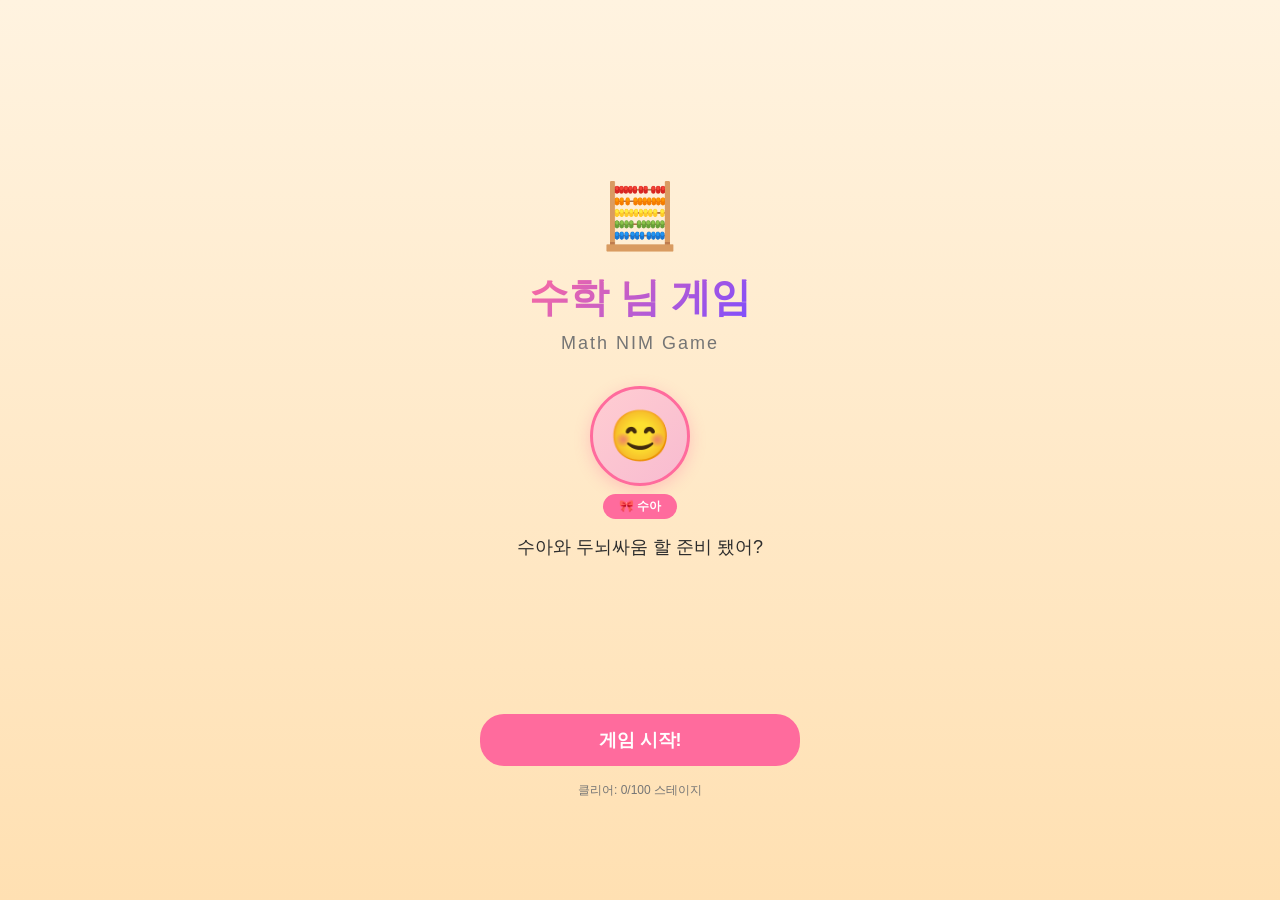
==== index.html @ 174e267c "Add web files to root for GitHub Pages compatibility https://claude.ai/code/session_01952HTVLT6icFTN" ====
<!DOCTYPE html>
<html lang="ko">
<head>
  <meta charset="UTF-8">
  <meta name="viewport" content="width=device-width, initial-scale=1.0, user-scalable=no">
  <title>수학 님 게임 - Math NIM Game</title>
  <link rel="stylesheet" href="style.css">
</head>
<body>
  <div id="app">
    <!-- 홈 화면 -->
    <div id="screen-home" class="screen active">
      <div class="home-container">
        <div class="spacer"></div>
        <div class="title-emoji">🧮</div>
        <h1 class="title-gradient">수학 님 게임</h1>
        <p class="subtitle">Math NIM Game</p>

        <div class="sua-home" id="sua-bounce">
          <div class="sua-face-home">😊</div>
          <span class="sua-tag">🎀 수아</span>
        </div>

        <p class="home-msg">수아와 두뇌싸움 할 준비 됐어?</p>

        <div class="spacer"></div>

        <button class="btn btn-primary btn-full" onclick="Game.startGame()">게임 시작!</button>
        <p class="clear-info" id="clear-info">클리어: 0/100 스테이지</p>
        <div class="spacer-sm"></div>
      </div>
    </div>

    <!-- 튜토리얼 화면 -->
    <div id="screen-tutorial" class="screen">
      <div class="tutorial-container">
        <div class="spacer"></div>
        <div class="tutorial-dots" id="tutorial-dots"></div>
        <div class="spacer-sm"></div>
        <div class="tutorial-emoji" id="tutorial-emoji">👋</div>
        <h2 class="tutorial-title" id="tutorial-title"></h2>
        <div class="tutorial-desc-box">
          <p class="tutorial-desc" id="tutorial-desc"></p>
        </div>
        <div class="spacer"></div>
        <button class="btn btn-primary btn-full" id="tutorial-next-btn" onclick="Game.tutorialNext()">다음</button>
        <button class="btn-text" id="tutorial-skip-btn" onclick="Game.tutorialSkip()">건너뛰기</button>
        <div class="spacer-sm"></div>
      </div>
    </div>

    <!-- 월드 선택 화면 -->
    <div id="screen-world" class="screen">
      <div class="screen-header">
        <button class="btn-back" onclick="Game.goHome()">← 뒤로</button>
        <h2>월드 선택</h2>
        <div></div>
      </div>
      <div class="world-list" id="world-list"></div>
    </div>

    <!-- 스테이지 선택 화면 -->
    <div id="screen-stage" class="screen">
      <div class="screen-header">
        <button class="btn-back" onclick="Game.goWorld()">← 뒤로</button>
        <h2 id="stage-world-title"></h2>
        <div></div>
      </div>
      <div class="stage-grid" id="stage-grid"></div>
    </div>

    <!-- 게임 화면 -->
    <div id="screen-game" class="screen">
      <div class="screen-header">
        <button class="btn-back" onclick="Game.goStageSelect()">← 뒤로</button>
        <h2 id="game-stage-title"></h2>
        <button class="btn-hint" id="btn-hint" onclick="Game.useHint()">💡 힌트</button>
      </div>
      <!-- 선공/후공 선택 -->
      <div id="turn-choice" class="turn-choice">
        <div class="sua-widget" id="sua-choice">
          <div class="speech-bubble" id="choice-dialogue"></div>
          <div class="bubble-tail"></div>
          <div class="sua-face" id="choice-face">😊</div>
          <span class="sua-tag">🎀 수아</span>
        </div>
        <div class="game-info-card" id="game-info-card"></div>
        <h3>누가 먼저 시작할까요?</h3>
        <div class="turn-buttons">
          <button class="btn btn-primary" onclick="Game.chooseTurn(true)">내가 먼저!</button>
          <button class="btn btn-secondary" onclick="Game.chooseTurn(false)">수아 먼저!</button>
        </div>
      </div>
      <!-- 게임 보드 -->
      <div id="game-board" class="game-board hidden">
        <div class="sua-widget sua-small" id="sua-game">
          <div class="speech-bubble speech-sm" id="game-dialogue"></div>
          <div class="bubble-tail"></div>
          <div class="sua-face sua-face-sm" id="game-face">😊</div>
          <span class="sua-tag">🎀 수아</span>
        </div>
        <div class="turn-indicator" id="turn-indicator"></div>
        <div class="board-area" id="board-area"></div>
        <div class="action-area" id="action-area"></div>
      </div>
    </div>
  </div>

  <!-- 힌트 모달 -->
  <div id="modal-hint" class="modal hidden">
    <div class="modal-content">
      <h3>💡 수아의 비밀 힌트</h3>
      <p id="hint-text"></p>
      <button class="btn btn-primary" onclick="Game.closeHint()">고마워!</button>
    </div>
  </div>

  <script src="game.js"></script>
</body>
</html>
---- style.css ----
/* ─── Reset & Base ─── */
* { margin: 0; padding: 0; box-sizing: border-box; }
html, body { height: 100%; overflow: hidden; }
body {
  font-family: -apple-system, BlinkMacSystemFont, 'Segoe UI', 'Noto Sans KR', sans-serif;
  background: #FFF3E0;
  color: #2D2D2D;
  -webkit-tap-highlight-color: transparent;
  user-select: none;
}

#app { height: 100%; position: relative; }

/* ─── Screens ─── */
.screen {
  position: absolute; inset: 0;
  display: flex; flex-direction: column;
  opacity: 0; pointer-events: none;
  transition: opacity 0.3s ease;
  overflow-y: auto;
}
.screen.active { opacity: 1; pointer-events: auto; }

/* ─── Colors ─── */
:root {
  --primary: #FF6B9D;
  --primary-dark: #E91E63;
  --secondary: #7C4DFF;
  --bg: #FFF8E1;
  --surface: #fff;
  --text: #2D2D2D;
  --text2: #757575;
  --success: #4CAF50;
  --error: #F44336;
  --warning: #FF9800;
  --w0: #66BB6A; --w1: #42A5F5; --w2: #8D6E63; --w3: #AB47BC; --w4: #EF5350;
}

/* ─── Buttons ─── */
.btn {
  border: none; cursor: pointer; font-weight: bold;
  border-radius: 24px; font-size: 18px;
  padding: 14px 32px; transition: all 0.2s;
}
.btn:active { transform: scale(0.96); }
.btn-primary { background: var(--primary); color: #fff; }
.btn-primary:hover { background: var(--primary-dark); }
.btn-secondary { background: var(--secondary); color: #fff; }
.btn-full { width: 100%; max-width: 320px; }
.btn-text { background: none; border: none; color: var(--text2); cursor: pointer; padding: 12px; font-size: 14px; }
.btn-back { background: none; border: none; font-size: 16px; cursor: pointer; color: var(--text); padding: 8px; }
.btn-hint {
  background: none; border: 1px solid var(--warning); color: var(--warning);
  border-radius: 20px; padding: 6px 14px; font-size: 14px; cursor: pointer;
}
.btn-hint:disabled { opacity: 0.4; cursor: default; }
.btn:disabled { opacity: 0.5; cursor: default; }

.hidden { display: none !important; }

/* ─── Home Screen ─── */
.home-container {
  display: flex; flex-direction: column; align-items: center;
  justify-content: center; min-height: 100%; padding: 24px;
  background: linear-gradient(to bottom, #FFF3E0, #FFE0B2);
}
.spacer { flex: 1; }
.spacer-sm { flex: 0.5; min-height: 16px; }
.title-emoji { font-size: 64px; margin-bottom: 16px; }
.title-gradient {
  font-size: 40px; font-weight: bold;
  background: linear-gradient(135deg, var(--primary), var(--secondary));
  -webkit-background-clip: text; -webkit-text-fill-color: transparent;
  background-clip: text;
}
.subtitle { font-size: 18px; color: var(--text2); letter-spacing: 2px; margin-top: 8px; }
.home-msg { font-size: 18px; margin-top: 16px; }
.clear-info { font-size: 12px; color: var(--text2); margin-top: 16px; }

/* ─── Sua Home ─── */
.sua-home { display: flex; flex-direction: column; align-items: center; margin-top: 32px; }
.sua-face-home {
  width: 100px; height: 100px; border-radius: 50%;
  background: linear-gradient(135deg, #FFCDD2, #F8BBD0);
  border: 3px solid var(--primary);
  display: flex; align-items: center; justify-content: center;
  font-size: 50px;
  box-shadow: 0 4px 16px rgba(255, 107, 157, 0.3);
  animation: bounce 2s ease-in-out infinite;
}
@keyframes bounce {
  0%, 100% { transform: translateY(0); }
  50% { transform: translateY(-12px); }
}
.sua-tag {
  background: var(--primary); color: #fff; font-size: 12px; font-weight: bold;
  padding: 4px 16px; border-radius: 100px; margin-top: 8px;
}

/* ─── Tutorial ─── */
.tutorial-container {
  display: flex; flex-direction: column; align-items: center;
  min-height: 100%; padding: 24px;
  background: linear-gradient(to bottom, #FCE4EC, #FFF3E0);
}
.tutorial-dots { display: flex; gap: 6px; }
.tutorial-dot {
  width: 8px; height: 8px; border-radius: 4px;
  background: rgba(255, 107, 157, 0.2); transition: all 0.3s;
}
.tutorial-dot.active { width: 24px; background: var(--primary); }
.tutorial-dot.done { background: var(--primary); }
.tutorial-emoji { font-size: 80px; margin: 24px 0; }
.tutorial-title { font-size: 28px; font-weight: bold; margin-bottom: 16px; }
.tutorial-desc-box {
  background: rgba(255,255,255,0.8); border-radius: 16px;
  padding: 24px; max-width: 320px; width: 100%;
}
.tutorial-desc { font-size: 18px; line-height: 1.6; text-align: center; white-space: pre-line; }

/* ─── Screen Header ─── */
.screen-header {
  display: flex; align-items: center; justify-content: space-between;
  padding: 12px 16px; flex-shrink: 0;
}
.screen-header h2 { font-size: 18px; font-weight: bold; }

/* ─── World Select ─── */
.world-list { padding: 16px; flex: 1; overflow-y: auto; }
.world-card {
  display: flex; align-items: center; padding: 20px;
  background: #fff; border-radius: 16px; margin-bottom: 16px;
  border: 2px solid #e0e0e0; cursor: pointer;
  transition: all 0.2s;
}
.world-card:active { transform: scale(0.98); }
.world-card.locked { background: #eee; cursor: default; opacity: 0.7; }
.world-card.locked:active { transform: none; }
.world-icon {
  width: 64px; height: 64px; border-radius: 50%;
  display: flex; align-items: center; justify-content: center;
  font-size: 32px; flex-shrink: 0;
}
.world-info { flex: 1; margin-left: 16px; }
.world-info h3 { font-size: 18px; margin-bottom: 4px; }
.world-info .stages-label { font-size: 12px; color: var(--text2); }
.progress-bar {
  width: 100%; height: 8px; background: #e0e0e0;
  border-radius: 4px; margin-top: 8px; overflow: hidden;
}
.progress-fill { height: 100%; border-radius: 4px; transition: width 0.3s; }
.world-clear-label { font-size: 12px; font-weight: bold; margin-top: 4px; }
.world-arrow { font-size: 20px; color: #bbb; margin-left: 8px; }

/* ─── Stage Select ─── */
.stage-grid {
  display: grid; grid-template-columns: repeat(4, 1fr);
  gap: 10px; padding: 16px; flex: 1; overflow-y: auto;
  align-content: start;
}
.stage-cell {
  aspect-ratio: 1; display: flex; flex-direction: column;
  align-items: center; justify-content: center;
  background: #fff; border-radius: 12px; border: 2px solid #e0e0e0;
  cursor: pointer; transition: all 0.2s; font-size: 14px;
}
.stage-cell:active { transform: scale(0.95); }
.stage-cell.cleared { border-color: var(--success); background: rgba(76, 175, 80, 0.1); }
.stage-cell.playable { border-width: 2px; }
.stage-cell.locked { background: #eee; cursor: default; opacity: 0.6; }
.stage-cell.locked:active { transform: none; }
.stage-cell .emoji { font-size: 20px; }
.stage-cell .num { font-weight: bold; margin-top: 4px; }

/* ─── Game Screen ─── */
.turn-choice {
  display: flex; flex-direction: column; align-items: center;
  padding: 24px; flex: 1; overflow-y: auto;
}
.game-info-card {
  background: #fff; border-radius: 16px; padding: 20px;
  box-shadow: 0 4px 12px rgba(0,0,0,0.08); margin: 16px 0;
  text-align: center; width: 100%; max-width: 340px;
}
.game-info-card h3 { font-size: 20px; margin-bottom: 8px; }
.game-info-card p { font-size: 14px; color: var(--text); line-height: 1.5; white-space: pre-line; }
.game-info-card .info-detail { font-size: 16px; font-weight: bold; color: var(--secondary); margin-top: 12px; }
.turn-buttons { display: flex; gap: 16px; margin-top: 24px; width: 100%; max-width: 340px; }
.turn-buttons .btn { flex: 1; }

/* ─── Sua Widget ─── */
.sua-widget { display: flex; flex-direction: column; align-items: center; }
.speech-bubble {
  background: #fff; border-radius: 16px; padding: 10px 16px;
  border: 1px solid rgba(255,107,157,0.3);
  box-shadow: 0 2px 8px rgba(255,107,157,0.1);
  font-size: 14px; text-align: center; max-width: 240px;
  min-height: 36px; display: flex; align-items: center; justify-content: center;
}
.speech-sm { font-size: 12px; max-width: 200px; padding: 6px 12px; }
.bubble-tail {
  width: 0; height: 0;
  border-left: 8px solid transparent; border-right: 8px solid transparent;
  border-top: 8px solid #fff; margin-bottom: 4px;
}
.sua-face {
  width: 100px; height: 100px; border-radius: 50%;
  background: linear-gradient(135deg, rgba(255,107,157,0.2), rgba(124,77,255,0.2));
  border: 3px solid var(--primary);
  display: flex; align-items: center; justify-content: center;
  font-size: 50px;
}
.sua-face-sm { width: 70px; height: 70px; font-size: 35px; }
.sua-small .sua-tag { font-size: 10px; padding: 2px 10px; }

/* ─── Turn Indicator ─── */
.turn-indicator {
  text-align: center; padding: 6px 20px;
  border-radius: 100px; font-weight: bold; font-size: 14px;
  color: #fff; margin: 8px auto; display: inline-block;
}
.turn-indicator.player { background: var(--success); }
.turn-indicator.ai { background: var(--secondary); }
.turn-indicator.win { background: var(--success); }
.turn-indicator.lose { background: var(--error); }

/* ─── Board Area ─── */
.board-area { flex: 1; padding: 8px 16px; overflow-y: auto; }
.stone-row {
  background: rgba(255,255,255,0.9); border-radius: 12px;
  border: 2px solid #e0e0e0; padding: 16px; margin-bottom: 12px;
  transition: border-color 0.2s;
}
.stone-row.interactive { border-color: var(--primary); }
.stone-row-label { font-size: 12px; color: var(--text2); font-weight: bold; text-align: center; margin-bottom: 8px; }
.stones-wrap {
  display: flex; flex-wrap: wrap; gap: 6px;
  justify-content: center;
}
.stone {
  width: 36px; height: 36px; display: flex; align-items: center; justify-content: center;
  font-size: 24px; border-radius: 50%; border: 2px solid transparent;
  cursor: pointer; transition: all 0.2s;
}
.stone.selected { border-color: var(--error); background: rgba(244,67,54,0.15); font-size: 28px; }
.stone-count { text-align: center; font-weight: bold; margin-top: 8px; font-size: 14px; }
.stone-selected-info { text-align: center; font-size: 12px; color: var(--text2); margin-top: 4px; }
.stone-selected-info span { color: var(--primary); font-weight: bold; }

/* Pepero */
.pepero-wrap { display: flex; flex-wrap: wrap; gap: 8px; justify-content: center; padding: 8px; }
.pepero-pile {
  background: #fff; border: 1px solid #e0e0e0; border-radius: 12px;
  padding: 10px; cursor: pointer; transition: all 0.2s;
  display: flex; flex-direction: column; align-items: center;
}
.pepero-pile.selected { border-color: var(--primary); border-width: 2px; background: rgba(255,107,157,0.05); }
.pepero-pile.disabled { opacity: 0.5; cursor: default; }
.pepero-items { display: flex; flex-wrap: wrap; gap: 2px; justify-content: center; }
.pepero-label { font-size: 14px; font-weight: bold; margin-top: 4px; }

.split-slider-card {
  background: #fff; border-radius: 12px; padding: 16px;
  box-shadow: 0 4px 12px rgba(0,0,0,0.08); margin-top: 16px;
  text-align: center;
}
.split-slider-card h4 { font-size: 16px; margin-bottom: 12px; }
.split-slider { width: 100%; accent-color: var(--primary); }
.split-result { font-size: 20px; font-weight: bold; color: var(--primary); margin-top: 8px; }

/* ─── Action Area ─── */
.action-area { padding: 12px 24px 20px; flex-shrink: 0; }
.action-area .btn { width: 100%; }
.game-over-msg {
  text-align: center; padding: 12px; border-radius: 12px; margin-bottom: 12px;
  font-size: 18px; font-weight: bold;
}
.game-over-msg.win { background: rgba(76,175,80,0.1); border: 1px solid var(--success); color: var(--success); }
.game-over-msg.lose { background: rgba(244,67,54,0.1); border: 1px solid var(--error); color: var(--error); }
.game-over-buttons { display: flex; gap: 12px; }
.game-over-buttons .btn { flex: 1; }

/* ─── Modal ─── */
.modal {
  position: fixed; inset: 0; background: rgba(0,0,0,0.5);
  display: flex; align-items: center; justify-content: center;
  z-index: 100; padding: 24px;
}
.modal-content {
  background: #fff; border-radius: 20px; padding: 32px;
  text-align: center; max-width: 320px; width: 100%;
}
.modal-content h3 { font-size: 20px; margin-bottom: 16px; }
.modal-content p { font-size: 18px; margin-bottom: 24px; line-height: 1.5; }

/* ─── Game Board Layout ─── */
.game-board {
  display: flex; flex-direction: column; flex: 1; overflow: hidden;
  align-items: center;
}
.game-board .board-area { width: 100%; }
.game-board .action-area { width: 100%; }

/* ─── Responsive ─── */
@media (max-width: 400px) {
  .title-gradient { font-size: 32px; }
  .stone { width: 30px; height: 30px; font-size: 20px; }
  .stone.selected { font-size: 24px; }
}
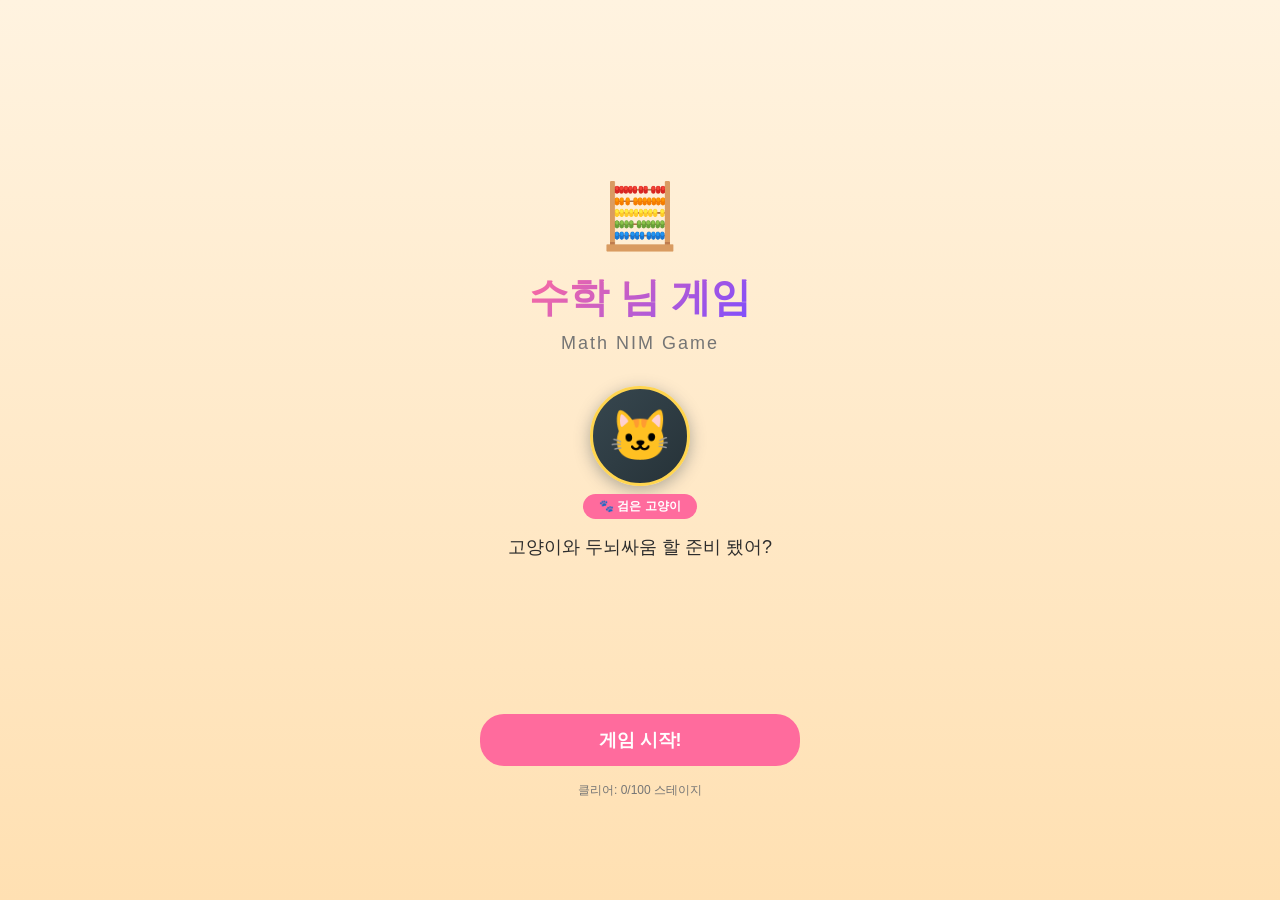
==== commit f409932a: "Change character from Sua to Black Cat + algorithm terminology - Replace Sua (AI girl) with Black Ca" ====
--- a/index.html
+++ b/index.html
@@ -17,11 +17,11 @@
         <p class="subtitle">Math NIM Game</p>
 
         <div class="sua-home" id="sua-bounce">
-          <div class="sua-face-home">😊</div>
-          <span class="sua-tag">🎀 수아</span>
+          <div class="sua-face-home">🐱</div>
+          <span class="sua-tag">🐾 검은 고양이</span>
         </div>
 
-        <p class="home-msg">수아와 두뇌싸움 할 준비 됐어?</p>
+        <p class="home-msg">고양이와 두뇌싸움 할 준비 됐어?</p>
 
         <div class="spacer"></div>
 
@@ -81,14 +81,14 @@
         <div class="sua-widget" id="sua-choice">
           <div class="speech-bubble" id="choice-dialogue"></div>
           <div class="bubble-tail"></div>
-          <div class="sua-face" id="choice-face">😊</div>
-          <span class="sua-tag">🎀 수아</span>
+          <div class="sua-face" id="choice-face">🐱</div>
+          <span class="sua-tag">🐾 검은 고양이</span>
         </div>
         <div class="game-info-card" id="game-info-card"></div>
         <h3>누가 먼저 시작할까요?</h3>
         <div class="turn-buttons">
           <button class="btn btn-primary" onclick="Game.chooseTurn(true)">내가 먼저!</button>
-          <button class="btn btn-secondary" onclick="Game.chooseTurn(false)">수아 먼저!</button>
+          <button class="btn btn-secondary" onclick="Game.chooseTurn(false)">고양이 먼저!</button>
         </div>
       </div>
       <!-- 게임 보드 -->
@@ -96,8 +96,8 @@
         <div class="sua-widget sua-small" id="sua-game">
           <div class="speech-bubble speech-sm" id="game-dialogue"></div>
           <div class="bubble-tail"></div>
-          <div class="sua-face sua-face-sm" id="game-face">😊</div>
-          <span class="sua-tag">🎀 수아</span>
+          <div class="sua-face sua-face-sm" id="game-face">🐱</div>
+          <span class="sua-tag">🐾 검은 고양이</span>
         </div>
         <div class="turn-indicator" id="turn-indicator"></div>
         <div class="board-area" id="board-area"></div>
@@ -109,7 +109,7 @@
   <!-- 힌트 모달 -->
   <div id="modal-hint" class="modal hidden">
     <div class="modal-content">
-      <h3>💡 수아의 비밀 힌트</h3>
+      <h3>💡 비밀 힌트</h3>
       <p id="hint-text"></p>
       <button class="btn btn-primary" onclick="Game.closeHint()">고마워!</button>
     </div>
--- a/style.css
+++ b/style.css
@@ -77,15 +77,15 @@
 .home-msg { font-size: 18px; margin-top: 16px; }
 .clear-info { font-size: 12px; color: var(--text2); margin-top: 16px; }
 
-/* ─── Sua Home ─── */
+/* ─── Cat Home ─── */
 .sua-home { display: flex; flex-direction: column; align-items: center; margin-top: 32px; }
 .sua-face-home {
   width: 100px; height: 100px; border-radius: 50%;
-  background: linear-gradient(135deg, #FFCDD2, #F8BBD0);
-  border: 3px solid var(--primary);
+  background: linear-gradient(135deg, #37474F, #263238);
+  border: 3px solid #FFD54F;
   display: flex; align-items: center; justify-content: center;
   font-size: 50px;
-  box-shadow: 0 4px 16px rgba(255, 107, 157, 0.3);
+  box-shadow: 0 4px 16px rgba(55, 71, 79, 0.4);
   animation: bounce 2s ease-in-out infinite;
 }
 @keyframes bounce {
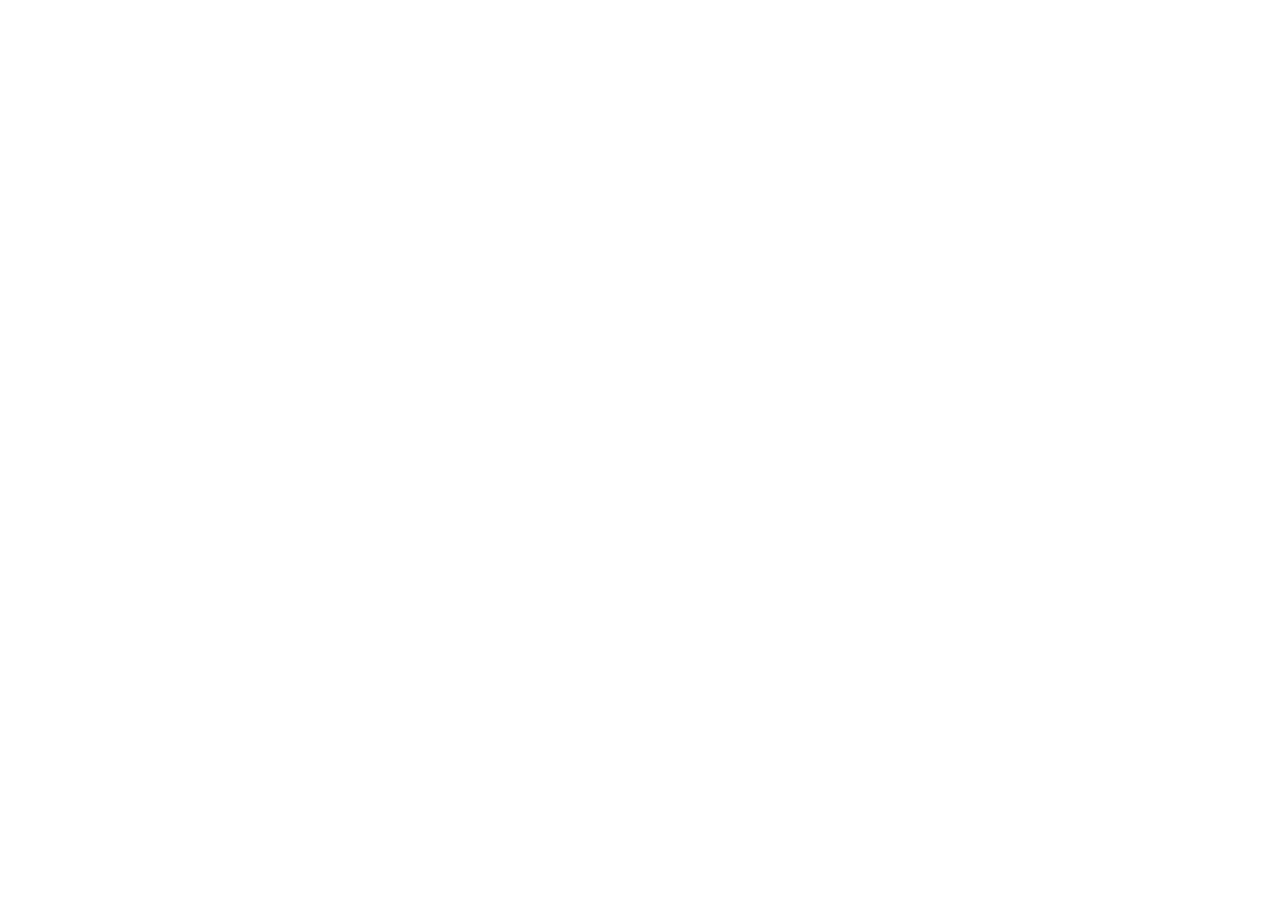
==== commit 2ccb46a0: "Deploy NIM GAME web build to GitHub Pages" ====
--- a/index.html
+++ b/index.html
@@ -1,120 +1,38 @@
 <!DOCTYPE html>
-<html lang="ko">
+<html>
 <head>
+  <!--
+    If you are serving your web app in a path other than the root, change the
+    href value below to reflect the base path you are serving from.
+
+    The path provided below has to start and end with a slash "/" in order for
+    it to work correctly.
+
+    For more details:
+    * https://developer.mozilla.org/en-US/docs/Web/HTML/Element/base
+
+    This is a placeholder for base href that will be replaced by the value of
+    the `--base-href` argument provided to `flutter build`.
+  -->
+  <base href="/">
+
   <meta charset="UTF-8">
-  <meta name="viewport" content="width=device-width, initial-scale=1.0, user-scalable=no">
-  <title>수학 님 게임 - Math NIM Game</title>
-  <link rel="stylesheet" href="style.css">
+  <meta content="IE=Edge" http-equiv="X-UA-Compatible">
+  <meta name="description" content="A new Flutter project.">
+
+  <!-- iOS meta tags & icons -->
+  <meta name="mobile-web-app-capable" content="yes">
+  <meta name="apple-mobile-web-app-status-bar-style" content="black">
+  <meta name="apple-mobile-web-app-title" content="math_nim_game">
+  <link rel="apple-touch-icon" href="icons/Icon-192.png">
+
+  <!-- Favicon -->
+  <link rel="icon" type="image/png" href="favicon.png"/>
+
+  <title>math_nim_game</title>
+  <link rel="manifest" href="manifest.json">
 </head>
 <body>
-  <div id="app">
-    <!-- 홈 화면 -->
-    <div id="screen-home" class="screen active">
-      <div class="home-container">
-        <div class="spacer"></div>
-        <div class="title-emoji">🧮</div>
-        <h1 class="title-gradient">수학 님 게임</h1>
-        <p class="subtitle">Math NIM Game</p>
-
-        <div class="sua-home" id="sua-bounce">
-          <div class="sua-face-home">🐱</div>
-          <span class="sua-tag">🐾 검은 고양이</span>
-        </div>
-
-        <p class="home-msg">고양이와 두뇌싸움 할 준비 됐어?</p>
-
-        <div class="spacer"></div>
-
-        <button class="btn btn-primary btn-full" onclick="Game.startGame()">게임 시작!</button>
-        <p class="clear-info" id="clear-info">클리어: 0/100 스테이지</p>
-        <div class="spacer-sm"></div>
-      </div>
-    </div>
-
-    <!-- 튜토리얼 화면 -->
-    <div id="screen-tutorial" class="screen">
-      <div class="tutorial-container">
-        <div class="spacer"></div>
-        <div class="tutorial-dots" id="tutorial-dots"></div>
-        <div class="spacer-sm"></div>
-        <div class="tutorial-emoji" id="tutorial-emoji">👋</div>
-        <h2 class="tutorial-title" id="tutorial-title"></h2>
-        <div class="tutorial-desc-box">
-          <p class="tutorial-desc" id="tutorial-desc"></p>
-        </div>
-        <div class="spacer"></div>
-        <button class="btn btn-primary btn-full" id="tutorial-next-btn" onclick="Game.tutorialNext()">다음</button>
-        <button class="btn-text" id="tutorial-skip-btn" onclick="Game.tutorialSkip()">건너뛰기</button>
-        <div class="spacer-sm"></div>
-      </div>
-    </div>
-
-    <!-- 월드 선택 화면 -->
-    <div id="screen-world" class="screen">
-      <div class="screen-header">
-        <button class="btn-back" onclick="Game.goHome()">← 뒤로</button>
-        <h2>월드 선택</h2>
-        <div></div>
-      </div>
-      <div class="world-list" id="world-list"></div>
-    </div>
-
-    <!-- 스테이지 선택 화면 -->
-    <div id="screen-stage" class="screen">
-      <div class="screen-header">
-        <button class="btn-back" onclick="Game.goWorld()">← 뒤로</button>
-        <h2 id="stage-world-title"></h2>
-        <div></div>
-      </div>
-      <div class="stage-grid" id="stage-grid"></div>
-    </div>
-
-    <!-- 게임 화면 -->
-    <div id="screen-game" class="screen">
-      <div class="screen-header">
-        <button class="btn-back" onclick="Game.goStageSelect()">← 뒤로</button>
-        <h2 id="game-stage-title"></h2>
-        <button class="btn-hint" id="btn-hint" onclick="Game.useHint()">💡 힌트</button>
-      </div>
-      <!-- 선공/후공 선택 -->
-      <div id="turn-choice" class="turn-choice">
-        <div class="sua-widget" id="sua-choice">
-          <div class="speech-bubble" id="choice-dialogue"></div>
-          <div class="bubble-tail"></div>
-          <div class="sua-face" id="choice-face">🐱</div>
-          <span class="sua-tag">🐾 검은 고양이</span>
-        </div>
-        <div class="game-info-card" id="game-info-card"></div>
-        <h3>누가 먼저 시작할까요?</h3>
-        <div class="turn-buttons">
-          <button class="btn btn-primary" onclick="Game.chooseTurn(true)">내가 먼저!</button>
-          <button class="btn btn-secondary" onclick="Game.chooseTurn(false)">고양이 먼저!</button>
-        </div>
-      </div>
-      <!-- 게임 보드 -->
-      <div id="game-board" class="game-board hidden">
-        <div class="sua-widget sua-small" id="sua-game">
-          <div class="speech-bubble speech-sm" id="game-dialogue"></div>
-          <div class="bubble-tail"></div>
-          <div class="sua-face sua-face-sm" id="game-face">🐱</div>
-          <span class="sua-tag">🐾 검은 고양이</span>
-        </div>
-        <div class="turn-indicator" id="turn-indicator"></div>
-        <div class="board-area" id="board-area"></div>
-        <div class="action-area" id="action-area"></div>
-      </div>
-    </div>
-  </div>
-
-  <!-- 힌트 모달 -->
-  <div id="modal-hint" class="modal hidden">
-    <div class="modal-content">
-      <h3>💡 비밀 힌트</h3>
-      <p id="hint-text"></p>
-      <button class="btn btn-primary" onclick="Game.closeHint()">고마워!</button>
-    </div>
-  </div>
-
-  <script src="game.js"></script>
+  <script src="flutter_bootstrap.js" async></script>
 </body>
 </html>
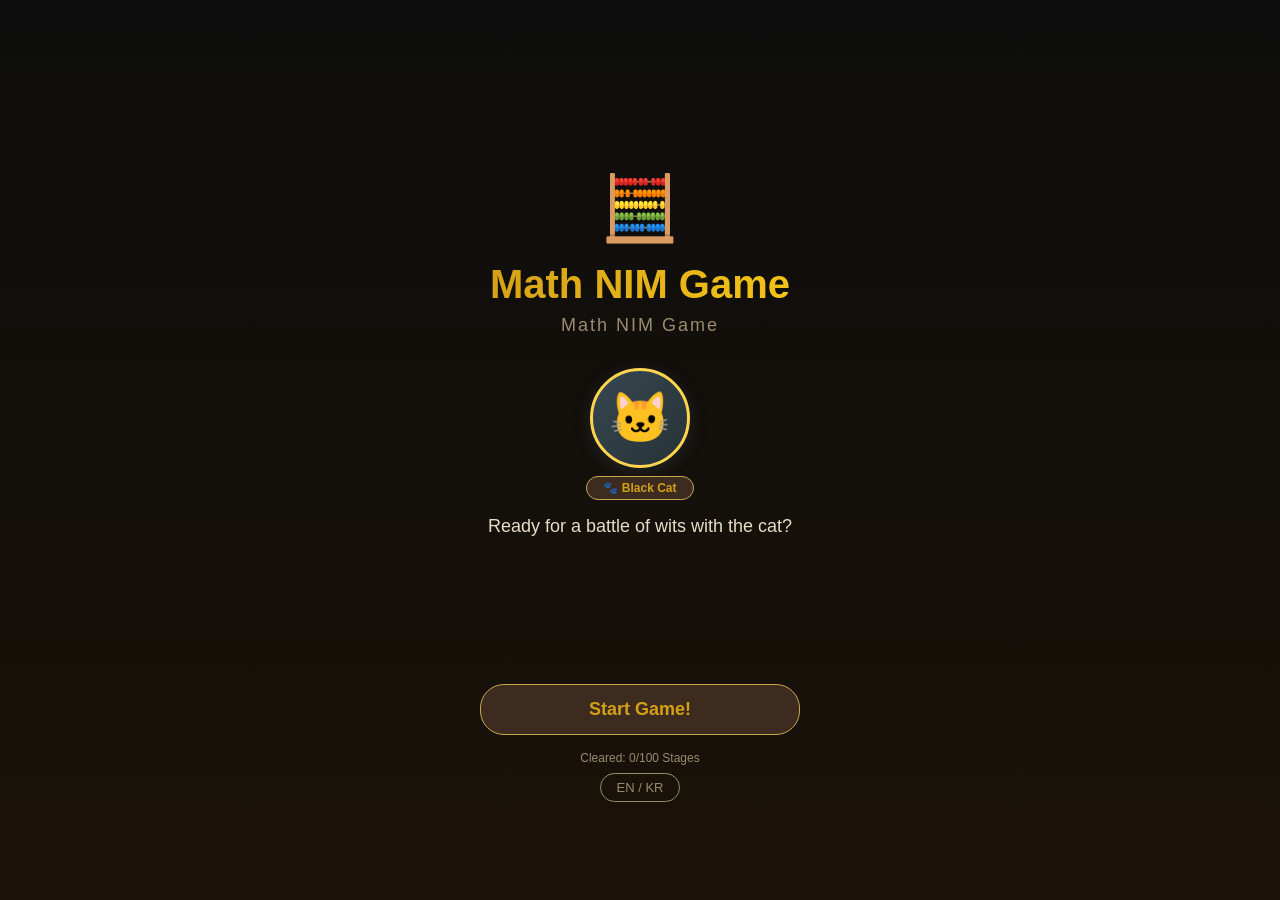
==== commit 50087635: "fix: stage unlock bug + world unlock via stage 3 + EN/KR i18n + locked world tooltip 1. Fix: winning" ====
--- a/index.html
+++ b/index.html
@@ -1,38 +1,121 @@
 <!DOCTYPE html>
-<html>
+<html lang="en">
 <head>
-  <!--
-    If you are serving your web app in a path other than the root, change the
-    href value below to reflect the base path you are serving from.
-
-    The path provided below has to start and end with a slash "/" in order for
-    it to work correctly.
-
-    For more details:
-    * https://developer.mozilla.org/en-US/docs/Web/HTML/Element/base
-
-    This is a placeholder for base href that will be replaced by the value of
-    the `--base-href` argument provided to `flutter build`.
-  -->
-  <base href="/">
-
   <meta charset="UTF-8">
-  <meta content="IE=Edge" http-equiv="X-UA-Compatible">
-  <meta name="description" content="A new Flutter project.">
-
-  <!-- iOS meta tags & icons -->
-  <meta name="mobile-web-app-capable" content="yes">
-  <meta name="apple-mobile-web-app-status-bar-style" content="black">
-  <meta name="apple-mobile-web-app-title" content="math_nim_game">
-  <link rel="apple-touch-icon" href="icons/Icon-192.png">
-
-  <!-- Favicon -->
-  <link rel="icon" type="image/png" href="favicon.png"/>
-
-  <title>math_nim_game</title>
-  <link rel="manifest" href="manifest.json">
+  <meta name="viewport" content="width=device-width, initial-scale=1.0, user-scalable=no">
+  <title>Math NIM Game</title>
+  <link rel="stylesheet" href="style.css">
 </head>
 <body>
-  <script src="flutter_bootstrap.js" async></script>
+  <div id="app">
+    <!-- 홈 화면 -->
+    <div id="screen-home" class="screen active">
+      <div class="home-container">
+        <div class="spacer"></div>
+        <div class="title-emoji">🧮</div>
+        <h1 class="title-gradient">Math NIM Game</h1>
+        <p class="subtitle">Math NIM Game</p>
+
+        <div class="sua-home" id="sua-bounce">
+          <div class="sua-face-home">🐱</div>
+          <span class="sua-tag">🐾 Black Cat</span>
+        </div>
+
+        <p class="home-msg">Ready for a battle of wits with the cat?</p>
+
+        <div class="spacer"></div>
+
+        <button class="btn btn-primary btn-full" onclick="Game.startGame()">Start Game!</button>
+        <p class="clear-info" id="clear-info">Cleared: 0/100 Stages</p>
+        <button class="btn-lang" onclick="Game.toggleLang()">EN / KR</button>
+        <div class="spacer-sm"></div>
+      </div>
+    </div>
+
+    <!-- 튜토리얼 화면 -->
+    <div id="screen-tutorial" class="screen">
+      <div class="tutorial-container">
+        <div class="spacer"></div>
+        <div class="tutorial-dots" id="tutorial-dots"></div>
+        <div class="spacer-sm"></div>
+        <div class="tutorial-emoji" id="tutorial-emoji">👋</div>
+        <h2 class="tutorial-title" id="tutorial-title"></h2>
+        <div class="tutorial-desc-box">
+          <p class="tutorial-desc" id="tutorial-desc"></p>
+        </div>
+        <div class="spacer"></div>
+        <button class="btn btn-primary btn-full" id="tutorial-next-btn" onclick="Game.tutorialNext()">Next</button>
+        <button class="btn-text" id="tutorial-skip-btn" onclick="Game.tutorialSkip()">Skip</button>
+        <div class="spacer-sm"></div>
+      </div>
+    </div>
+
+    <!-- 월드 선택 화면 -->
+    <div id="screen-world" class="screen">
+      <div class="screen-header">
+        <button class="btn-back" onclick="Game.goHome()">← Back</button>
+        <h2>Select World</h2>
+        <div></div>
+      </div>
+      <div class="world-list" id="world-list"></div>
+    </div>
+
+    <!-- 스테이지 선택 화면 -->
+    <div id="screen-stage" class="screen">
+      <div class="screen-header">
+        <button class="btn-back" onclick="Game.goWorld()">← Back</button>
+        <h2 id="stage-world-title"></h2>
+        <div></div>
+      </div>
+      <div class="stage-grid" id="stage-grid"></div>
+    </div>
+
+    <!-- 게임 화면 -->
+    <div id="screen-game" class="screen">
+      <div class="screen-header">
+        <button class="btn-back" onclick="Game.goStageSelect()">← Back</button>
+        <h2 id="game-stage-title"></h2>
+        <button class="btn-hint" id="btn-hint" onclick="Game.useHint()">💡 Hint</button>
+      </div>
+      <!-- 선공/후공 선택 -->
+      <div id="turn-choice" class="turn-choice">
+        <div class="sua-widget" id="sua-choice">
+          <div class="speech-bubble" id="choice-dialogue"></div>
+          <div class="bubble-tail"></div>
+          <div class="sua-face" id="choice-face">🐱</div>
+          <span class="sua-tag">🐾 검은 고양이</span>
+        </div>
+        <div class="game-info-card" id="game-info-card"></div>
+        <h3>Who goes first?</h3>
+        <div class="turn-buttons">
+          <button class="btn btn-primary" onclick="Game.chooseTurn(true)">I go first!</button>
+          <button class="btn btn-secondary" onclick="Game.chooseTurn(false)">Cat goes first!</button>
+        </div>
+      </div>
+      <!-- 게임 보드 -->
+      <div id="game-board" class="game-board hidden">
+        <div class="sua-widget sua-small" id="sua-game">
+          <div class="speech-bubble speech-sm" id="game-dialogue"></div>
+          <div class="bubble-tail"></div>
+          <div class="sua-face sua-face-sm" id="game-face">🐱</div>
+          <span class="sua-tag">🐾 검은 고양이</span>
+        </div>
+        <div class="turn-indicator" id="turn-indicator"></div>
+        <div class="board-area" id="board-area"></div>
+        <div class="action-area" id="action-area"></div>
+      </div>
+    </div>
+  </div>
+
+  <!-- 힌트 모달 -->
+  <div id="modal-hint" class="modal hidden">
+    <div class="modal-content">
+      <h3>💡 Secret Hint</h3>
+      <p id="hint-text"></p>
+      <button class="btn btn-primary" onclick="Game.closeHint()">Thanks!</button>
+    </div>
+  </div>
+
+  <script src="game.js"></script>
 </body>
 </html>
--- a/style.css
+++ b/style.css
@@ -0,0 +1,357 @@
+/* ─── Reset & Base (누아르 도박판 테마 — 단비 피그마 반영) ─── */
+* { margin: 0; padding: 0; box-sizing: border-box; }
+html, body { height: 100%; overflow: hidden; }
+body {
+  font-family: -apple-system, BlinkMacSystemFont, 'Segoe UI', 'Noto Sans KR', sans-serif;
+  background: #0D0D0D;
+  color: #E8DCC8;
+  -webkit-tap-highlight-color: transparent;
+  user-select: none;
+}
+
+#app { height: 100%; position: relative; }
+
+/* ─── Screens ─── */
+.screen {
+  position: absolute; inset: 0;
+  display: flex; flex-direction: column;
+  opacity: 0; pointer-events: none;
+  transition: opacity 0.3s ease;
+  overflow-y: auto;
+}
+.screen.active { opacity: 1; pointer-events: auto; }
+
+/* ─── Colors (누아르 도박판 — 단비 피그마 가이드라인) ─── */
+:root {
+  --primary: #D4A017;
+  --primary-dark: #C9A84C;
+  --secondary: #2ECC71;
+  --accent: #C0392B;
+  --glow: #F5C518;
+  --bg: #0D0D0D;
+  --surface: #1A1208;
+  --surface-light: #1F1A0F;
+  --overlay: rgba(10,10,10,0.69);
+  --panel: #3D2B1F;
+  --text: #E8DCC8;
+  --text2: #9B8B6E;
+  --text-accent: #D4A017;
+  --success: #2ECC71;
+  --error: #C0392B;
+  --warning: #D4A853;
+  --inactive: #4A3F2F;
+  --w0: #2D5A3D; --w1: #1A4A4A; --w2: #8B7355; --w3: #8B2500; --w4: #4A2D6B;
+}
+
+/* ─── Buttons ─── */
+.btn {
+  border: none; cursor: pointer; font-weight: bold;
+  border-radius: 24px; font-size: 18px;
+  padding: 14px 32px; transition: all 0.2s;
+}
+.btn:active { transform: scale(0.96); }
+.btn-primary { background: var(--panel); color: var(--primary); border: 1.5px solid var(--primary-dark); }
+.btn-primary:hover { background: var(--surface-light); }
+.btn-secondary { background: var(--surface-light); color: var(--text2); border: 1px solid var(--inactive); }
+.btn-full { width: 100%; max-width: 320px; }
+.btn-text { background: none; border: none; color: var(--text2); cursor: pointer; padding: 12px; font-size: 14px; }
+.btn-back { background: none; border: none; font-size: 16px; cursor: pointer; color: var(--text2); padding: 8px; }
+.btn-hint {
+  background: none; border: 1px solid var(--warning); color: var(--warning);
+  border-radius: 20px; padding: 6px 14px; font-size: 14px; cursor: pointer;
+}
+.btn-hint:disabled { opacity: 0.4; cursor: default; }
+.btn:disabled { opacity: 0.5; cursor: default; }
+
+.hidden { display: none !important; }
+
+/* ─── Home Screen ─── */
+.home-container {
+  display: flex; flex-direction: column; align-items: center;
+  justify-content: center; min-height: 100%; padding: 24px;
+  background: linear-gradient(to bottom, #0D0D0D, #1A1208);
+}
+.spacer { flex: 1; }
+.spacer-sm { flex: 0.5; min-height: 16px; }
+.title-emoji { font-size: 64px; margin-bottom: 16px; }
+.title-gradient {
+  font-size: 40px; font-weight: bold;
+  background: linear-gradient(135deg, var(--primary), var(--glow));
+  -webkit-background-clip: text; -webkit-text-fill-color: transparent;
+  background-clip: text;
+}
+.subtitle { font-size: 18px; color: var(--text2); letter-spacing: 2px; margin-top: 8px; }
+.home-msg { font-size: 18px; margin-top: 16px; }
+.clear-info { font-size: 12px; color: var(--text2); margin-top: 16px; }
+
+/* ─── Cat Home ─── */
+.sua-home { display: flex; flex-direction: column; align-items: center; margin-top: 32px; }
+.sua-face-home {
+  width: 100px; height: 100px; border-radius: 50%;
+  background: linear-gradient(135deg, #37474F, #263238);
+  border: 3px solid #FFD54F;
+  display: flex; align-items: center; justify-content: center;
+  font-size: 50px;
+  box-shadow: 0 4px 16px rgba(55, 71, 79, 0.4);
+  animation: bounce 2s ease-in-out infinite;
+}
+@keyframes bounce {
+  0%, 100% { transform: translateY(0); }
+  50% { transform: translateY(-12px); }
+}
+.sua-tag {
+  background: var(--panel); color: var(--primary); font-size: 12px; font-weight: bold;
+  padding: 4px 16px; border-radius: 100px; margin-top: 8px;
+  border: 1px solid var(--primary-dark);
+}
+
+/* ─── Tutorial ─── */
+.tutorial-container {
+  display: flex; flex-direction: column; align-items: center;
+  min-height: 100%; padding: 24px;
+  background: linear-gradient(to bottom, #1A1208, #0D0D0D);
+}
+.tutorial-dots { display: flex; gap: 6px; }
+.tutorial-dot {
+  width: 8px; height: 8px; border-radius: 4px;
+  background: rgba(212, 160, 23, 0.2); transition: all 0.3s;
+}
+.tutorial-dot.active { width: 24px; background: var(--primary); }
+.tutorial-dot.done { background: var(--primary); }
+.tutorial-emoji { font-size: 80px; margin: 24px 0; }
+.tutorial-title { font-size: 28px; font-weight: bold; margin-bottom: 16px; }
+.tutorial-desc-box {
+  background: rgba(31,26,15,0.8); border-radius: 16px;
+  padding: 24px; max-width: 320px; width: 100%;
+  border: 1px solid var(--inactive);
+}
+.tutorial-desc { font-size: 18px; line-height: 1.6; text-align: center; white-space: pre-line; }
+
+/* ─── Screen Header ─── */
+.screen-header {
+  display: flex; align-items: center; justify-content: space-between;
+  padding: 12px 16px; flex-shrink: 0;
+}
+.screen-header h2 { font-size: 18px; font-weight: bold; }
+
+/* ─── World Select ─── */
+.world-list { padding: 16px; flex: 1; overflow-y: auto; }
+.world-card {
+  display: flex; align-items: center; padding: 20px;
+  background: var(--panel); border-radius: 16px; margin-bottom: 16px;
+  border: 2px solid var(--inactive); cursor: pointer;
+  transition: all 0.2s;
+}
+.world-card:active { transform: scale(0.98); }
+.world-card.locked { background: var(--surface); cursor: default; opacity: 0.7; }
+.world-card.locked:active { transform: none; }
+.world-icon {
+  width: 64px; height: 64px; border-radius: 50%;
+  display: flex; align-items: center; justify-content: center;
+  font-size: 32px; flex-shrink: 0;
+}
+.world-info { flex: 1; margin-left: 16px; }
+.world-info h3 { font-size: 18px; margin-bottom: 4px; }
+.world-info .stages-label { font-size: 12px; color: var(--text2); }
+.progress-bar {
+  width: 100%; height: 8px; background: var(--inactive);
+  border-radius: 4px; margin-top: 8px; overflow: hidden;
+}
+.progress-fill { height: 100%; border-radius: 4px; transition: width 0.3s; }
+.world-clear-label { font-size: 12px; font-weight: bold; margin-top: 4px; }
+.world-arrow { font-size: 20px; color: var(--text2); margin-left: 8px; }
+
+/* ─── Stage Select ─── */
+.stage-grid {
+  display: grid; grid-template-columns: repeat(4, 1fr);
+  gap: 10px; padding: 16px; flex: 1; overflow-y: auto;
+  align-content: start;
+}
+.stage-cell {
+  aspect-ratio: 1; display: flex; flex-direction: column;
+  align-items: center; justify-content: center;
+  background: var(--panel); border-radius: 12px; border: 2px solid var(--inactive);
+  cursor: pointer; transition: all 0.2s; font-size: 14px;
+}
+.stage-cell:active { transform: scale(0.95); }
+.stage-cell.cleared { border-color: var(--success); background: rgba(46, 204, 113, 0.1); }
+.stage-cell.playable { border-width: 2px; }
+.stage-cell.locked { background: var(--surface); cursor: default; opacity: 0.6; }
+.stage-cell.locked:active { transform: none; }
+.stage-cell .emoji { font-size: 20px; }
+.stage-cell .num { font-weight: bold; margin-top: 4px; }
+
+/* ─── Game Screen ─── */
+.turn-choice {
+  display: flex; flex-direction: column; align-items: center;
+  padding: 24px; flex: 1; overflow-y: auto;
+}
+.game-info-card {
+  background: var(--panel); border-radius: 16px; padding: 20px;
+  box-shadow: 0 4px 12px rgba(0,0,0,0.4); margin: 16px 0;
+  text-align: center; width: 100%; max-width: 340px;
+  border: 1px solid rgba(201,168,76,0.4);
+}
+.game-info-card h3 { font-size: 20px; margin-bottom: 8px; color: var(--primary); }
+.game-info-card p { font-size: 14px; color: var(--text2); line-height: 1.5; white-space: pre-line; }
+.game-info-card .info-detail { font-size: 16px; font-weight: bold; color: var(--secondary); margin-top: 12px; }
+.turn-buttons { display: flex; gap: 16px; margin-top: 24px; width: 100%; max-width: 340px; }
+.turn-buttons .btn { flex: 1; }
+
+/* ─── Sua Widget ─── */
+.sua-widget { display: flex; flex-direction: column; align-items: center; }
+.speech-bubble {
+  background: var(--surface-light); border-radius: 16px; padding: 10px 16px;
+  border: 1px solid rgba(212,160,23,0.3);
+  box-shadow: 0 2px 8px rgba(212,160,23,0.1);
+  font-size: 14px; text-align: center; max-width: 240px;
+  min-height: 36px; display: flex; align-items: center; justify-content: center;
+  color: var(--text);
+}
+.speech-sm { font-size: 12px; max-width: 200px; padding: 6px 12px; }
+.bubble-tail {
+  width: 0; height: 0;
+  border-left: 8px solid transparent; border-right: 8px solid transparent;
+  border-top: 8px solid var(--surface-light); margin-bottom: 4px;
+}
+.sua-face {
+  width: 100px; height: 100px; border-radius: 50%;
+  background: linear-gradient(135deg, rgba(212,160,23,0.15), rgba(26,18,8,0.3));
+  border: 3px solid var(--primary);
+  display: flex; align-items: center; justify-content: center;
+  font-size: 50px;
+}
+.sua-face-sm { width: 70px; height: 70px; font-size: 35px; }
+.sua-small .sua-tag { font-size: 10px; padding: 2px 10px; }
+
+/* ─── Turn Indicator ─── */
+.turn-indicator {
+  text-align: center; padding: 6px 20px;
+  border-radius: 100px; font-weight: bold; font-size: 14px;
+  color: #fff; margin: 8px auto; display: inline-block;
+}
+.turn-indicator.player { background: var(--primary); color: #0D0D0D; }
+.turn-indicator.ai { background: var(--accent); }
+.turn-indicator.win { background: var(--success); color: #0D0D0D; }
+.turn-indicator.lose { background: var(--error); }
+
+/* ─── Board Area ─── */
+.board-area { flex: 1; padding: 8px 16px; overflow-y: auto; }
+.stone-row {
+  background: rgba(31,26,15,0.9); border-radius: 12px;
+  border: 2px solid var(--inactive); padding: 16px; margin-bottom: 12px;
+  transition: border-color 0.2s;
+}
+.stone-row.interactive { border-color: var(--primary); }
+.stone-row-label { font-size: 12px; color: var(--text2); font-weight: bold; text-align: center; margin-bottom: 8px; }
+.stones-wrap {
+  display: flex; flex-wrap: wrap; gap: 6px;
+  justify-content: center;
+}
+.stone {
+  width: 36px; height: 36px; display: flex; align-items: center; justify-content: center;
+  font-size: 24px; border-radius: 50%; border: 2px solid transparent;
+  cursor: pointer; transition: all 0.2s;
+}
+.stone.selected { border-color: var(--error); background: rgba(192,57,43,0.15); font-size: 28px; }
+.stone-count { text-align: center; font-weight: bold; margin-top: 8px; font-size: 14px; }
+.stone-selected-info { text-align: center; font-size: 12px; color: var(--text2); margin-top: 4px; }
+.stone-selected-info span { color: var(--primary); font-weight: bold; }
+
+/* Pepero */
+.pepero-wrap { display: flex; flex-wrap: wrap; gap: 8px; justify-content: center; padding: 8px; }
+.pepero-pile {
+  background: var(--surface-light); border: 1px solid var(--inactive); border-radius: 12px;
+  padding: 10px; cursor: pointer; transition: all 0.2s;
+  display: flex; flex-direction: column; align-items: center;
+}
+.pepero-pile.selected { border-color: var(--primary); border-width: 2px; background: rgba(212,160,23,0.05); }
+.pepero-pile.disabled { opacity: 0.5; cursor: default; }
+.pepero-items { display: flex; flex-wrap: wrap; gap: 2px; justify-content: center; }
+.pepero-label { font-size: 14px; font-weight: bold; margin-top: 4px; }
+
+.split-slider-card {
+  background: var(--panel); border-radius: 12px; padding: 16px;
+  box-shadow: 0 4px 12px rgba(0,0,0,0.4); margin-top: 16px;
+  text-align: center;
+  border: 1px solid var(--inactive);
+}
+.split-slider-card h4 { font-size: 16px; margin-bottom: 12px; }
+.split-slider { width: 100%; accent-color: var(--primary); }
+.split-result { font-size: 20px; font-weight: bold; color: var(--primary); margin-top: 8px; }
+
+/* ─── Action Area ─── */
+.action-area { padding: 12px 24px 20px; flex-shrink: 0; }
+.action-area .btn { width: 100%; }
+.game-over-msg {
+  text-align: center; padding: 12px; border-radius: 12px; margin-bottom: 12px;
+  font-size: 18px; font-weight: bold;
+}
+.game-over-msg.win { background: rgba(46,204,113,0.1); border: 1px solid var(--success); color: var(--success); }
+.game-over-msg.lose { background: rgba(192,57,43,0.1); border: 1px solid var(--error); color: var(--error); }
+.game-over-buttons { display: flex; gap: 12px; }
+.game-over-buttons .btn { flex: 1; }
+
+/* ─── Modal ─── */
+.modal {
+  position: fixed; inset: 0; background: rgba(0,0,0,0.5);
+  display: flex; align-items: center; justify-content: center;
+  z-index: 100; padding: 24px;
+}
+.modal-content {
+  background: var(--panel); border-radius: 20px; padding: 32px;
+  text-align: center; max-width: 320px; width: 100%;
+  border: 1px solid var(--primary-dark);
+  box-shadow: 0 8px 32px rgba(0,0,0,0.6);
+}
+.modal-content h3 { font-size: 20px; margin-bottom: 16px; }
+.modal-content p { font-size: 18px; margin-bottom: 24px; line-height: 1.5; }
+
+/* ─── Game Board Layout ─── */
+.game-board {
+  display: flex; flex-direction: column; flex: 1; overflow: hidden;
+  align-items: center;
+}
+.game-board .board-area { width: 100%; }
+.game-board .action-area { width: 100%; }
+
+/* ─── Language Toggle Button ─── */
+.btn-lang {
+  background: transparent;
+  border: 1px solid var(--text2);
+  color: var(--text2);
+  padding: 6px 16px;
+  border-radius: 16px;
+  font-size: 13px;
+  cursor: pointer;
+  margin-top: 8px;
+  transition: all 0.2s;
+}
+.btn-lang:hover {
+  border-color: var(--primary);
+  color: var(--primary);
+}
+
+/* ─── World Tooltip ─── */
+.world-tooltip {
+  display: none;
+  position: fixed;
+  z-index: 9999;
+  background: var(--panel);
+  color: var(--text);
+  padding: 8px 14px;
+  border-radius: 8px;
+  font-size: 13px;
+  white-space: nowrap;
+  transform: translate(-50%, -100%);
+  pointer-events: none;
+  box-shadow: 0 4px 12px rgba(0,0,0,0.5);
+  border: 1px solid var(--primary);
+}
+
+/* ─── Responsive ─── */
+@media (max-width: 400px) {
+  .title-gradient { font-size: 32px; }
+  .stone { width: 30px; height: 30px; font-size: 20px; }
+  .stone.selected { font-size: 24px; }
+}
